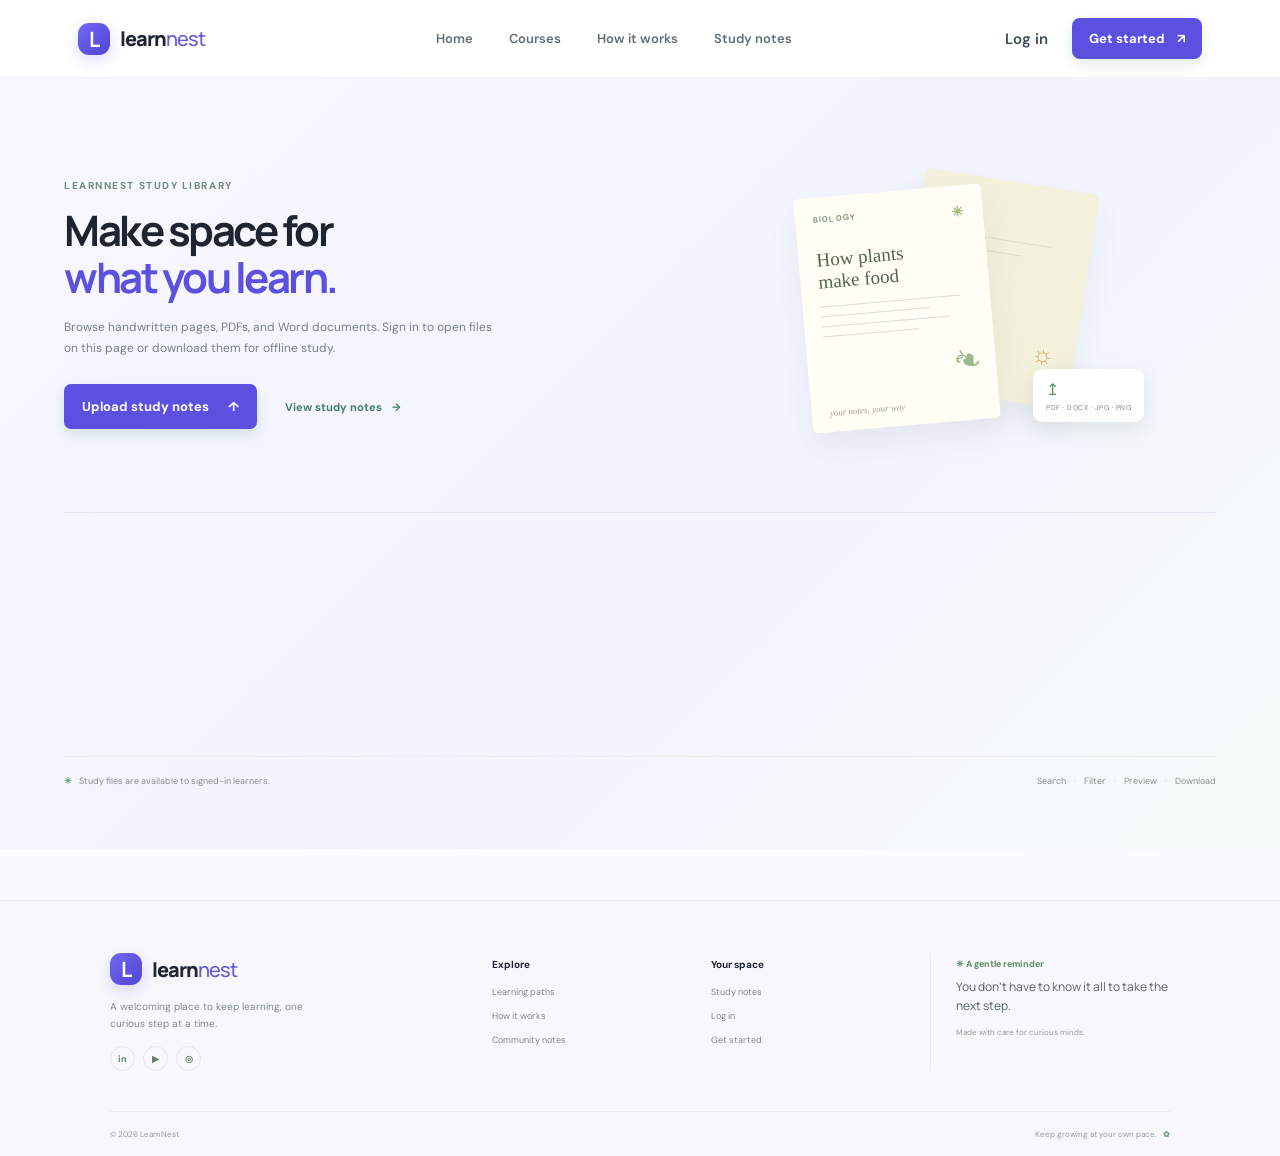
==== notes.html @ 0fa5a751 "Add standalone study notes page" ====
<!doctype html>
<html lang="en">
<head>
<meta charset="utf-8">
<meta name="viewport" content="width=device-width, initial-scale=1">
<meta name="theme-color" content="#101820">
<title>Study notes · LearnNest</title>
<meta name="description" content="View and download handwritten study notes on LearnNest.">
<link rel="preconnect" href="https://fonts.googleapis.com">
<link rel="preconnect" href="https://fonts.gstatic.com" crossorigin>
<link href="https://fonts.googleapis.com/css2?family=DM+Sans:wght@400;500;600;700&family=Manrope:wght@400;500;600;700;800&display=swap" rel="stylesheet">
<link rel="stylesheet" href="styles.css?v=admin-notes-1">
</head>
<body data-default-page="notes">
<header class="site-header">
  <a href="index.html#home" class="brand"><span class="brand-mark">L</span><span>learn<span class="brand-light">nest</span></span></a>
  <nav class="main-nav" id="mainNav" aria-label="Main navigation">
    <a href="index.html#home" data-page-link="home">Home</a>
    <a href="index.html#courses" data-page-link="courses">Courses</a>
    <a href="index.html#how" data-page-link="how">How it works</a>
    <a href="notes.html" data-page-link="notes">Study notes</a>
  </nav>
  <div class="header-actions">
    <button class="login-button" id="loginButton">Log in</button>
    <button class="small-primary" id="signupButton">Get started <span>↗</span></button>
    <button class="menu-toggle" id="menuToggle" aria-label="Open navigation">☰</button>
  </div>
</header>
<main id="appMain">
  <section class="notes-section section" id="notes" data-page-view="notes">
    <div class="notes-intro">
      <div>
        <div class="eyebrow section-eyebrow">LEARNNEST STUDY LIBRARY</div>
        <h2>Make space for<br><span>what you learn.</span></h2>
        <p>Browse handwritten pages, PDFs, and Word documents. Sign in to open files on this page or download them for offline study.</p>
        <div class="notes-actions">
          <button class="primary-button" id="uploadButton" hidden>Upload study notes <span>↑</span></button>
          <button class="quiet-link" id="browseNotes">View study notes <span>→</span></button>
        </div>
      </div>
      <div class="notes-stack" aria-hidden="true">
        <div class="paper paper-back"><span>physics</span><div class="scribble-lines"></div><span class="paper-doodle">☼</span></div>
        <div class="paper paper-front"><span class="paper-subject">BIOLOGY <i>✳</i></span><h4>How plants<br>make food</h4><div class="handwritten-lines"><i></i><i></i><i></i><i></i></div><div class="leaf-doodle">❧</div><small>your notes, your way</small></div>
        <span class="upload-badge">↥<small>PDF · DOCX · JPG · PNG</small></span>
      </div>
    </div>
    <div class="notes-library-wrap" id="notesLibrary" aria-live="polite"></div>
    <div class="notes-bottom"><span><b>✳</b> Study files are available to signed-in learners.</span><span>Search <i>·</i> Filter <i>·</i> Preview <i>·</i> Download</span></div>
  </section>
</main>
<footer class="site-footer">
  <div class="footer-main">
    <div class="footer-brand"><a href="index.html#home" class="brand"><span class="brand-mark">L</span><span>learn<span class="brand-light">nest</span></span></a><p>A welcoming place to keep learning, one curious step at a time.</p><div class="social-row"><a href="index.html#home">in</a><a href="index.html#home">▶</a><a href="index.html#home">◎</a></div></div>
    <div class="footer-col"><b>Explore</b><a href="index.html#courses">Learning paths</a><a href="index.html#how">How it works</a><a href="notes.html">Community notes</a></div>
    <div class="footer-col"><b>Your space</b><a href="notes.html" id="footerUpload">Study notes</a><a href="#notes" id="footerLogin">Log in</a><a href="index.html#courses">Get started</a></div>
    <div class="footer-col footer-note"><span>✳ A gentle reminder</span><p>You don’t have to know it all to take the next step.</p><small>Made with care for curious minds.</small></div>
  </div>
  <div class="footer-bottom"><span>© 2026 LearnNest</span><span>Keep growing at your own pace. <b>✿</b></span></div>
</footer>
<div class="modal-backdrop hidden" id="modalBackdrop"><section class="modal" role="dialog" aria-modal="true" aria-labelledby="modalTitle"><button class="modal-close" id="modalClose" aria-label="Close">×</button><div id="modalBody"></div></section></div>
<div class="toast" id="toast" role="status"></div>
<input type="file" id="fileInput" accept="image/*,.pdf,.docx" multiple hidden>
<script src="config.js"></script>
<script type="module" src="app.js?v=admin-notes-1"></script>
</body>
</html>
---- styles.css ----
:root{--ink:#202a35;--muted:#6f7984;--green:#287b62;--green-dark:#1e614d;--mint:#e5f2e8;--paper:#f7f8f4;--line:#e9ece7;--lilac:#f0edfb;--yellow:#faf2d7;--font:'DM Sans',sans-serif;--display:'Manrope',sans-serif}*{box-sizing:border-box}html{scroll-behavior:smooth}body{margin:0;background:#fff;color:var(--ink);font-family:var(--font);font-size:15px;-webkit-font-smoothing:antialiased}button,a{font:inherit}button{cursor:pointer}a{color:inherit;text-decoration:none}.site-header{height:78px;display:flex;align-items:center;justify-content:space-between;padding:0 max(6.1vw,28px);border-bottom:1px solid #f0f1ef;background:#fff;position:sticky;top:0;z-index:20}.brand{display:inline-flex;align-items:center;gap:10px;font-family:var(--display);font-size:20px;font-weight:800;letter-spacing:-1px}.brand-mark{height:32px;width:32px;border-radius:11px;background:#287b62;color:#fff;display:grid;place-items:center;font-size:21px;font-weight:700}.brand-light{font-weight:500;color:#668273}.main-nav{display:flex;align-items:center;gap:38px;margin-left:58px}.main-nav a{font-size:13px;font-weight:600;color:#626d77;transition:.2s}.main-nav a:hover{color:var(--green)}.header-actions{display:flex;gap:12px;align-items:center}.login-button,.quiet-link{border:0;background:transparent;color:#3d4b53;font-weight:600;padding:10px 12px}.small-primary{border:0;border-radius:8px;background:#27795f;color:white;padding:12px 17px;font-size:13px;font-weight:700;box-shadow:0 5px 14px #24795f24}.small-primary span{margin-left:9px}.menu-toggle{display:none;border:0;background:none;font-size:22px;color:var(--ink)}.hero{max-width:1240px;margin:auto;min-height:590px;display:grid;grid-template-columns:1fr 1fr;align-items:center;padding:62px 42px 56px;gap:35px}.hero-copy{padding-left:20px}.eyebrow{font-size:10px;letter-spacing:1.55px;font-weight:700;color:#53826c;display:flex;align-items:center;gap:9px}.eyebrow-dot{width:7px;height:7px;background:#83bb8d;border-radius:50%}h1,h2,h3,h4,p{margin-top:0}h1,h2{font-family:var(--display);letter-spacing:-2.5px}h1{font-size:60px;line-height:1.08;font-weight:700;margin:23px 0 20px}h1 span,h2 span{color:var(--green)}.hero-description{max-width:440px;font-size:16px;line-height:1.75;color:#69747f;margin-bottom:27px}.hero-actions{display:flex;gap:12px;align-items:center}.primary-button{display:inline-flex;align-items:center;justify-content:center;gap:19px;border:0;border-radius:7px;padding:14px 18px;background:var(--green);color:white;font-size:13px;font-weight:700;box-shadow:0 6px 14px #287b622b;transition:.2s}.primary-button:hover,.small-primary:hover{background:var(--green-dark);transform:translateY(-1px)}.outline-button{display:inline-flex;align-items:center;gap:10px;padding:13px 15px;border-radius:7px;border:1px solid #e2e7e2;background:#fff;color:#36444b;font-size:13px;font-weight:600}.play-icon{font-size:12px;color:var(--green)}.hero-proof{display:flex;align-items:center;gap:12px;margin-top:37px}.avatar-stack{display:flex;padding-left:2px}.avatar-stack span{height:28px;width:28px;border-radius:50%;border:2px solid white;background:#dae9dd;color:#32624c;display:grid;place-items:center;margin-left:-3px;font-weight:700;font-size:9px}.avatar-stack span:nth-child(2){background:#f3dec5;color:#936442}.avatar-stack span:nth-child(3){background:#e6def7;color:#69548e}.avatar-stack span:nth-child(4){background:#eff1ec;color:#587165}.hero-proof b,.hero-proof small{display:block}.hero-proof b{font-size:10px}.hero-proof small{font-size:9px;color:#879099;margin-top:3px}.proof-stars{font-size:9px;letter-spacing:1px;color:#dfa944;margin-left:3px}.hero-visual{position:relative;height:466px;border-radius:20px;background:#f2f5ed;overflow:hidden}.visual-glow{position:absolute;width:290px;height:290px;border-radius:50%;background:#e8eddf;top:55px;left:50%;transform:translateX(-50%)}.hero-orbit{position:absolute;border:1px solid #dfe7da;border-radius:50%;left:50%;top:52%;transform:translate(-50%,-50%)}.orbit-a{width:390px;height:330px}.orbit-b{width:450px;height:400px}.hero-illustration{position:absolute;left:0;right:0;bottom:0;height:350px;overflow:hidden}.sun-disc{position:absolute;top:22px;left:calc(50% - 100px);height:200px;width:200px;border-radius:50%;background:#f6dc98}.hill{position:absolute;bottom:-110px;border-radius:50% 50% 0 0}.hill-back{height:240px;width:630px;left:-130px;background:#d9ead7;transform:rotate(-4deg)}.hill-front{height:220px;width:650px;right:-170px;background:#c4ddca;transform:rotate(5deg)}.open-book{position:absolute;left:50%;bottom:32px;transform:translateX(-50%) rotate(-3deg);height:157px;width:258px;display:flex;filter:drop-shadow(0 18px 12px #476b4425)}.book-page{position:relative;width:50%;height:100%;background:#fffdf4;padding:16px 15px;color:#416451}.left-page{border-radius:10px 2px 3px 10px;transform:skewY(-4deg);border-right:1px solid #ebeadf}.right-page{border-radius:2px 10px 10px 3px;transform:skewY(4deg);padding-left:17px}.book-mark{font-size:19px;color:#76a57c}.book-page i{display:block;height:2px;width:74%;background:#d4ddcd;margin:9px 0}.book-page i:nth-of-type(2){width:88%}.book-page i:nth-of-type(3){width:65%}.book-page small{position:absolute;bottom:14px;font-family:Georgia,serif;font-style:italic;font-size:10px}.book-spine{position:absolute;height:144px;width:5px;background:#e7dfbf;left:calc(50% - 2px);top:8px;border-radius:50%}.book-scribble{font-family:Georgia,serif;font-size:16px;font-style:italic;line-height:1.15;color:#d58264;display:block;transform:rotate(-8deg);margin:2px 0 8px 3px}.sparkle{position:absolute;color:#79a580}.sparkle-a{top:88px;left:18%;font-size:24px}.sparkle-b{top:58px;right:20%;font-size:18px}.sparkle-c{top:210px;right:13%;font-size:27px}.plant{position:absolute;bottom:44px;width:60px;height:100px}.plant-left{left:16%}.plant-right{right:14%;transform:scale(.78)}.plant b{position:absolute;bottom:0;left:25px;width:6px;height:73px;background:#719770;border-radius:8px}.plant i{position:absolute;width:22px;height:11px;border-radius:100% 0 100% 0;background:#87ac7c;left:8px;bottom:39px;transform:rotate(18deg)}.plant i:nth-child(2){left:27px;bottom:55px;transform:rotate(-45deg)}.plant i:nth-child(3){left:9px;bottom:70px;transform:rotate(15deg)}.hero-caption,.floating-note{position:absolute;background:#fff;border:1px solid #edf0eb;box-shadow:0 9px 26px #263f3310;border-radius:10px;z-index:2;display:flex;align-items:center}.hero-caption{top:41px;left:30px;padding:12px;gap:10px}.caption-icon{height:29px;width:29px;border-radius:9px;display:grid;place-items:center;background:#eef4ea;color:#57946a}.hero-caption b,.hero-caption small,.floating-note b,.floating-note small{display:block}.hero-caption b,.floating-note b{font-size:10px}.hero-caption small,.floating-note small{font-size:8px;color:#89918f;margin-top:4px}.hero-caption>i{font-style:normal;color:#43815f;margin-left:15px}.floating-note{padding:10px 13px;gap:9px}.note-top{right:20px;top:98px}.note-bottom{bottom:31px;right:24px}.note-check,.note-emoji{height:25px;width:25px;border-radius:8px;display:grid;place-items:center;background:#eaf5e9;color:#4f9364;font-size:11px}.note-emoji{background:#f8eddb;color:#c08a48}.trust-strip{min-height:78px;background:#f8f9f6;border-top:1px solid #f0f1ed;border-bottom:1px solid #f0f1ed;display:flex;align-items:center;justify-content:center;gap:45px;padding:16px 20px}.trust-strip>span{font-size:9px;letter-spacing:1.25px;color:#8a948b;font-weight:700}.trust-strip>div{display:flex;align-items:center;gap:26px}.trust-strip b{font-family:var(--display);font-size:12px;color:#53645a}.trust-strip i{font-style:normal;color:#89b38a;font-size:12px}.section{max-width:1160px;margin:auto;padding:104px 42px}.courses-section{padding-top:106px;padding-bottom:105px}.section-intro{display:flex;align-items:flex-end;justify-content:space-between;margin-bottom:38px}.section-eyebrow{color:#718c78}.section-intro h2,.benefits-copy h2,.notes-intro h2{font-size:42px;line-height:1.13;margin:15px 0 0}.section-intro>p{max-width:350px;margin:0 0 4px;color:#79828a;font-size:13px;line-height:1.8}.course-grid{display:grid;grid-template-columns:repeat(3,1fr);gap:17px}.course-card{position:relative;overflow:hidden;min-height:270px;border-radius:11px;padding:20px 21px;isolation:isolate}.course-lilac{background:#f1edfa}.course-yellow{background:#f8f1dc}.course-green{background:#e9f2e8}.course-top,.course-bottom{position:relative;z-index:2;display:flex;align-items:center;justify-content:space-between}.course-icon{height:31px;width:31px;border:1px solid #ffffff9c;border-radius:9px;background:#ffffff72;display:grid;place-items:center;font-size:15px;color:#59637a}.course-tag{font-size:8px;letter-spacing:.9px;font-weight:700;color:#7b8187}.course-card h3{position:relative;z-index:2;font-family:var(--display);font-size:18px;margin:31px 0 8px;letter-spacing:-.5px}.course-card>p{position:relative;z-index:2;font-size:11px;line-height:1.6;color:#737c81;max-width:230px;margin-bottom:21px}.course-bottom{font-size:9px;color:#717a7b}.course-bottom i{font-style:normal;margin:0 3px}.course-bottom a{height:27px;width:27px;border:1px solid #ffffffc2;border-radius:50%;display:grid;place-items:center;background:#ffffff7a;font-size:13px}.course-art{position:absolute;z-index:1;opacity:.65;pointer-events:none}.art-code{right:-12px;bottom:26px;height:90px;width:108px;border-radius:8px;background:#d8d2ee;transform:rotate(-7deg);box-shadow:-9px 8px #e4dff3}.art-code span{position:absolute;top:23px;left:23px;font-size:30px;font-weight:700;color:#9b8ac4}.art-code i{position:absolute;top:20px;right:12px;width:15px;height:3px;background:#b0a2d0;box-shadow:0 11px #b0a2d0,0 22px #b0a2d0}.art-math{right:11px;bottom:22px;font-family:Georgia,serif;font-size:51px;color:#dfbc61;transform:rotate(10deg)}.art-math span{font-size:24px}.art-math i{font-size:18px;font-style:normal}.art-science{right:14px;bottom:21px;height:73px;width:80px;border:3px solid #9fbea0;border-radius:44% 56% 48% 52%;display:grid;place-items:center;color:#6e9a77;transform:rotate(-18deg)}.art-science span{font-family:Georgia,serif;font-size:18px}.art-science i{position:absolute;font-style:normal;right:-16px;top:-11px;font-size:22px}.art-science b{position:absolute;left:-15px;bottom:1px;width:25px;height:13px;border-radius:100% 0;background:#afd0a8;transform:rotate(30deg)}.center-link{text-align:center;margin-top:27px}.center-link a,.quiet-link{font-size:11px;color:#438163;font-weight:700}.center-link a span,.quiet-link span{padding-left:7px}.benefits-section{max-width:1160px;margin:0 auto;padding:50px 42px 100px;display:grid;grid-template-columns:1fr 1fr;align-items:center;gap:100px}.benefits-visual{height:365px;border-radius:16px;background:#f1f5ed;position:relative;overflow:hidden}.benefits-visual:before{content:'';position:absolute;inset:30px;border:1px solid #e2ebdf;border-radius:50%}.benefits-card{position:absolute}.benefit-card{position:absolute;z-index:2;left:36px;top:43px;width:284px;background:white;border-radius:11px;box-shadow:0 11px 26px #425b4412;display:flex;align-items:center;padding:15px;gap:13px}.progress-ring{width:46px;height:46px;border-radius:50%;border:4px solid #e4eee2;border-top-color:#60a878;border-right-color:#60a878;display:grid;place-items:center;color:#477b58;font-size:13px;font-weight:700;transform:rotate(20deg)}.progress-ring span{transform:rotate(-20deg)}.progress-ring small{font-size:8px;color:#9aa79c}.benefit-card b,.benefit-card small{display:block}.benefit-card b{font-size:10px}.benefit-card small{font-size:8px;color:#949d97;margin-top:4px}.tiny-check{margin-left:auto;color:#5c9a6d;background:#eff7ef;border-radius:50%;width:22px;height:22px;display:grid;place-items:center;font-size:10px}.benefits-paper{position:absolute;z-index:1;left:80px;top:133px;width:230px;height:177px;background:#fffdf3;box-shadow:0 12px 22px #52644412;border-radius:5px;padding:20px 22px;transform:rotate(5deg);display:flex;flex-direction:column;color:#5b705e;font-family:Georgia,serif;font-style:italic;font-size:14px}.benefits-paper i{font-style:normal;color:#c7a459;margin:1px 0 1px 5px}.benefits-paper b{margin-top:5px;font-size:16px;color:#416950}.benefits-paper em{color:#569269}.benefits-spark{position:absolute;right:75px;top:88px;font-size:29px;color:#91b486}.benefits-plant{position:absolute;right:47px;bottom:26px;width:50px;height:108px}.benefits-plant b{position:absolute;bottom:0;left:24px;width:5px;height:92px;background:#79a178;border-radius:5px}.benefits-plant i{position:absolute;bottom:46px;left:0;width:27px;height:14px;border-radius:100% 0;background:#96b68c;transform:rotate(22deg)}.benefits-plant i:nth-child(2){left:23px;bottom:67px;transform:rotate(-42deg)}.benefits-plant i:nth-child(3){left:0;bottom:82px;transform:rotate(24deg)}.benefits-copy h2{margin-top:15px}.benefits-lede{color:#79828a;line-height:1.75;font-size:13px;max-width:440px;margin:18px 0 25px}.benefit-list{display:grid;gap:16px}.benefit-list>div{display:flex;gap:14px;align-items:flex-start}.benefit-list>div>span{font-size:9px;color:#6ca17a;font-weight:700;padding-top:3px}.benefit-list p{margin:0}.benefit-list b,.benefit-list small{display:block}.benefit-list b{font-size:11px}.benefit-list small{font-size:10px;color:#808991;margin-top:5px;line-height:1.5}.stats-band{background:#f6f8f3;display:flex;justify-content:center;align-items:center;gap:40px;min-height:122px;border-top:1px solid #eff1eb;border-bottom:1px solid #eff1eb}.stats-band div{text-align:center}.stats-band strong,.stats-band span{display:block}.stats-band strong{font-family:var(--display);font-size:21px;letter-spacing:-.7px;color:#437555}.stats-band span{font-size:9px;color:#8a938c;margin-top:4px}.stats-band>i{font-style:normal;color:#97b49a;font-size:15px}.notes-section{max-width:1160px;margin:auto;padding:105px 42px 72px}.notes-intro{display:grid;grid-template-columns:1fr 1fr;align-items:center;gap:50px}.notes-intro h2{margin:15px 0 15px}.notes-intro p{font-size:12px;line-height:1.8;color:#77818a;max-width:430px}.notes-actions{display:flex;align-items:center;gap:16px;margin-top:24px}.notes-stack{height:300px;position:relative;display:flex;align-items:center;justify-content:center}.paper{position:absolute;border-radius:5px;box-shadow:0 15px 30px #45493113}.paper-back{height:218px;width:176px;background:#f3f0dc;right:24%;top:26px;transform:rotate(9deg);padding:20px;color:#7a826a;font-family:Georgia,serif;font-size:12px}.paper-front{height:235px;width:188px;background:#fffdf4;left:25%;top:37px;transform:rotate(-5deg);padding:17px 18px;color:#465f4d}.paper-subject{display:flex;justify-content:space-between;font-size:8px;letter-spacing:1.1px;font-family:var(--font);font-weight:700;color:#7a9878}.paper-subject i{font-style:normal;color:#9eb57e;font-size:14px}.paper-front h4{font-family:Georgia,serif;font-size:19px;font-weight:400;line-height:1.15;margin:17px 0 13px;color:#506849}.handwritten-lines i,.scribble-lines:before,.scribble-lines:after{display:block;height:1px;background:#d7dfd1;margin:9px 0;width:92%}.handwritten-lines i:nth-child(2){width:72%}.handwritten-lines i:nth-child(3){width:84%}.handwritten-lines i:nth-child(4){width:63%}.leaf-doodle{position:absolute;right:14px;bottom:41px;font-family:Georgia,serif;color:#9db98e;font-size:34px;transform:rotate(20deg)}.paper-front small{position:absolute;bottom:14px;font-family:Georgia,serif;font-style:italic;color:#9aa58f;font-size:9px}.paper-back span{font-style:italic}.scribble-lines{margin-top:24px}.scribble-lines:before,.scribble-lines:after{content:'';width:85%;margin:12px 0}.scribble-lines:after{width:65%}.paper-doodle{position:absolute;right:20px;bottom:37px;color:#d7ad5f;font-size:25px}.upload-badge{position:absolute;z-index:3;right:13%;bottom:32px;padding:10px 13px;background:white;border-radius:9px;box-shadow:0 7px 21px #293a2f1a;color:#57926a;font-size:16px}.upload-badge small{display:block;font-size:7px;color:#7c8680;letter-spacing:.5px;margin-top:3px}.notes-bottom{margin-top:24px;padding-top:18px;border-top:1px solid #edf0eb;display:flex;justify-content:space-between;align-items:center;color:#87918a;font-size:9px}.notes-bottom b{color:#69a071;margin-right:5px}.notes-bottom i{font-style:normal;margin:0 6px;color:#b8c0b8}.quote-section{position:relative;background:#eff5ed;padding:67px 24px;text-align:center;overflow:hidden}.quote-stars{font-size:11px;letter-spacing:3px;color:#dfa94a}.quote-section blockquote{font-family:var(--display);font-size:21px;letter-spacing:-.6px;line-height:1.6;max-width:620px;margin:17px auto 20px;color:#3b4d41}.quote-by{display:flex;justify-content:center;align-items:center;gap:9px;text-align:left}.quote-avatar{height:30px;width:30px;border-radius:50%;background:#d8e7d4;color:#548160;display:grid;place-items:center;font-weight:700;font-size:11px}.quote-by b,.quote-by small{display:block}.quote-by b{font-size:9px}.quote-by small{font-size:8px;color:#89928b;margin-top:3px}.quote-decoration{position:absolute;font-family:Georgia,serif;left:12%;top:19px;font-size:145px;line-height:1;color:#e1ecdf}.final-cta{position:relative;max-width:1160px;margin:76px auto 83px;min-height:325px;border-radius:15px;background:#eaf2e7;text-align:center;padding:55px 20px;overflow:hidden}.final-cta .eyebrow{justify-content:center}.cta-sun{margin:0 auto 12px;height:33px;width:33px;border-radius:11px;background:#fff;color:#9baf7b;display:grid;place-items:center}.final-cta h2{font-size:38px;line-height:1.1;margin:15px 0 11px}.final-cta p{font-size:11px;color:#78847a;margin-bottom:20px}.cta-doodle{position:absolute;right:12%;top:40px;font-size:74px;color:#cfdfca;transform:rotate(15deg)}.site-footer{background:#f9faf7;padding:52px max(8vw,38px) 0;border-top:1px solid #eff1ed}.footer-main{max-width:1060px;margin:0 auto 40px;display:grid;grid-template-columns:1.5fr .75fr .75fr 1.1fr;gap:55px}.footer-brand p{max-width:215px;margin:14px 0;color:#808a85;font-size:10px;line-height:1.65}.social-row{display:flex;gap:8px}.social-row a{height:25px;width:25px;border:1px solid #e4e9e1;border-radius:50%;display:grid;place-items:center;color:#66826b;font-weight:700;font-size:9px}.footer-col{display:flex;flex-direction:column;gap:12px;padding-top:5px}.footer-col b{font-size:10px;margin-bottom:3px}.footer-col a{font-size:9px;color:#7f8882}.footer-col a:hover{color:var(--green)}.footer-note{border-left:1px solid #e6ebe3;padding-left:25px;gap:8px}.footer-note>span{font-size:9px;color:#5b8d67;font-weight:700}.footer-note p{font-family:var(--display);font-size:12px;line-height:1.55;margin:0;color:#54645a}.footer-note small{font-size:8px;color:#939c93;margin-top:4px}.footer-bottom{max-width:1060px;margin:auto;border-top:1px solid #e9ece6;padding:17px 0;display:flex;justify-content:space-between;color:#929b93;font-size:8px}.footer-bottom b{color:#71a178;margin-left:4px}.modal-backdrop{position:fixed;inset:0;z-index:50;background:#17241db5;display:grid;place-items:center;padding:20px}.hidden{display:none!important}.modal{position:relative;background:white;border-radius:14px;width:min(100%,470px);padding:35px 36px 30px;box-shadow:0 24px 70px #09130d40;max-height:90vh;overflow:auto}.modal-close{position:absolute;right:15px;top:12px;border:0;background:#f3f5f1;height:30px;width:30px;border-radius:50%;font-size:20px;color:#647067}.modal-kicker{font-size:9px;color:#55906b;letter-spacing:1.2px;font-weight:700}.modal h2{font-family:var(--display);font-size:27px;letter-spacing:-1px;margin:11px 0}.modal-copy{font-size:11px;line-height:1.6;color:#7a847c;margin-bottom:20px}.form-field{display:block;margin:13px 0}.form-field span{display:block;font-size:10px;font-weight:700;margin-bottom:6px}.form-field input,.form-field select,.form-field textarea{width:100%;border:1px solid #e2e8e1;border-radius:7px;padding:11px 12px;font:inherit;font-size:12px;outline:none;background:#fff}.form-field input:focus,.form-field select:focus,.form-field textarea:focus{border-color:#78aa82;box-shadow:0 0 0 3px #dff0e2}.modal-submit{width:100%;margin-top:10px}.modal-switch{font-size:10px;color:#7e8980;text-align:center;margin:17px 0 0}.modal-switch button{border:0;background:none;color:var(--green);font-weight:700}.form-note{font-size:9px;line-height:1.5;color:#929b92;text-align:center;margin:13px 0 0}.upload-drop{padding:22px 14px;border:1px dashed #a9c8ae;border-radius:9px;background:#f7faf5;text-align:center;margin:14px 0}.upload-drop strong,.upload-drop small{display:block}.upload-drop strong{font-size:11px}.upload-drop small{font-size:9px;color:#89938b;margin-top:5px}.upload-drop button{margin-top:12px;border:0;background:#e7f1e6;color:#4f855c;border-radius:6px;padding:8px 11px;font-size:10px;font-weight:700}.toast{position:fixed;z-index:70;bottom:25px;left:50%;transform:translate(-50%,15px);opacity:0;pointer-events:none;background:#263a30;color:white;padding:12px 18px;border-radius:8px;font-size:11px;box-shadow:0 8px 24px #0002;transition:.25s}.toast.show{opacity:1;transform:translate(-50%,0)}.file-list{font-size:10px;line-height:1.7;color:#54765d;text-align:left;margin-top:9px}.fine-print{font-size:9px;color:#89938b;line-height:1.5}@media(max-width:900px){.site-header{padding:0 25px}.main-nav{gap:21px;margin-left:10px}.hero{padding:50px 28px;gap:15px;min-height:530px}.hero-copy{padding-left:0}h1{font-size:51px}.hero-visual{height:405px}.section,.notes-section{padding-left:28px;padding-right:28px}.benefits-section{padding-left:28px;padding-right:28px;gap:45px}.course-card{padding:17px;min-height:286px}.footer-main{gap:30px}.final-cta{margin-left:25px;margin-right:25px}}@media(max-width:680px){.site-header{height:65px;padding:0 18px}.brand{font-size:18px}.brand-mark{height:29px;width:29px}.main-nav{display:none;position:absolute;top:64px;left:0;right:0;background:white;padding:14px 20px 20px;box-shadow:0 12px 20px #10201010;margin:0;flex-direction:column;align-items:flex-start;gap:18px}.main-nav.open{display:flex}.header-actions{gap:6px}.login-button{font-size:12px;padding:8px}.small-primary{padding:10px 11px;font-size:11px}.menu-toggle{display:block;font-size:18px;margin-left:4px}.hero{display:flex;flex-direction:column;align-items:stretch;padding:49px 22px 32px;gap:30px}.hero-copy{padding:0}.eyebrow{font-size:9px}h1{font-size:48px;margin:19px 0 14px}.hero-description{font-size:14px;line-height:1.7}.hero-proof{margin-top:24px}.hero-visual{height:360px}.hero-caption{left:12px;top:17px}.note-top{right:10px;top:77px}.note-bottom{right:10px;bottom:18px}.hero-illustration{height:280px}.open-book{transform:translateX(-50%) rotate(-3deg) scale(.83);bottom:20px}.plant-left{left:9%}.plant-right{right:8%}.visual-glow{width:210px;height:210px;top:30px}.hero-orbit{top:47%}.orbit-a{width:300px;height:280px}.orbit-b{width:350px;height:340px}.trust-strip{display:block;text-align:center;padding:19px 10px}.trust-strip>span{display:block;margin-bottom:13px}.trust-strip>div{gap:8px;justify-content:center;flex-wrap:wrap}.trust-strip b{font-size:10px}.trust-strip i{font-size:9px}.section-intro{display:block}.section-intro h2,.benefits-copy h2,.notes-intro h2{font-size:36px}.section-intro>p{margin-top:15px}.courses-section{padding-top:72px;padding-bottom:68px}.course-grid{grid-template-columns:1fr;gap:12px}.course-card{min-height:246px;padding:20px}.course-card h3{margin-top:25px}.course-card>p{max-width:250px}.benefits-section{display:flex;flex-direction:column-reverse;gap:28px;padding:15px 22px 68px;align-items:stretch}.benefits-visual{height:310px}.benefit-card{left:20px;top:27px;width:270px}.benefits-paper{left:45px;top:115px;transform:rotate(5deg) scale(.9);transform-origin:top left}.benefits-plant{right:22px}.benefits-spark{right:45px}.stats-band{min-height:160px;flex-wrap:wrap;gap:16px 22px;padding:22px 12px}.stats-band div{min-width:90px}.stats-band strong{font-size:17px}.stats-band>i{font-size:10px}.notes-section{padding:72px 22px 53px}.notes-intro{grid-template-columns:1fr;gap:12px}.notes-intro p{font-size:12px}.notes-stack{height:275px}.paper-front{left:25%;top:28px}.paper-back{right:22%;top:16px}.upload-badge{right:9%;bottom:22px}.notes-bottom{display:block;line-height:2}.notes-bottom>span{display:block}.quote-section{padding:53px 22px}.quote-section blockquote{font-size:18px}.quote-decoration{left:3%;font-size:100px}.final-cta{margin:45px 17px 55px;padding:47px 15px;min-height:300px}.final-cta h2{font-size:34px}.cta-doodle{right:5%;top:22px;font-size:45px;opacity:.7}.site-footer{padding:39px 23px 0}.footer-main{grid-template-columns:1fr 1fr;gap:30px 20px}.footer-brand{grid-column:1/-1}.footer-note{padding-left:16px}.footer-bottom{gap:12px;line-height:1.5}.footer-bottom span:last-child{text-align:right}.modal{padding:32px 23px 24px}.hero-actions{gap:8px}.primary-button,.outline-button{padding:13px 12px;font-size:12px}.proof-stars{margin-left:auto}}@media(prefers-reduced-motion:reduce){html{scroll-behavior:auto}*,*:before,*:after{transition:none!important}}
.share-option{display:flex;gap:10px;align-items:flex-start;padding:12px;border-radius:8px;background:#f7f9f5;margin:15px 0}.share-option input{margin:2px 0 0;accent-color:#287b62}.share-option b,.share-option small{display:block}.share-option b{font-size:10px}.share-option small{font-size:9px;color:#839087;line-height:1.5;margin-top:4px}.upload-drop.dragging{background:#edf6ed;border-color:#57936a}.saved-notes-list{display:grid;gap:8px;max-height:300px;overflow:auto}.saved-note{display:flex;align-items:center;gap:11px;padding:10px;border:1px solid #edf0eb;border-radius:8px}.saved-note-icon{width:35px;height:35px;border-radius:9px;background:#edf4ea;display:grid;place-items:center;color:#568462;font-size:11px;font-weight:700}.saved-note-info{flex:1;min-width:0}.saved-note-info b,.saved-note-info small{display:block;overflow:hidden;text-overflow:ellipsis;white-space:nowrap}.saved-note-info b{font-size:10px}.saved-note-info small{font-size:8px;color:#859087;margin-top:4px}.open-note{width:27px;height:27px;border:0;border-radius:50%;background:#f1f5ef;color:#4d815d}.no-notes{text-align:center;padding:25px 10px;display:grid;justify-items:center;gap:8px}.no-notes span{font-size:22px;color:#80a885}.no-notes b{font-size:11px}.no-notes small{font-size:9px;color:#869188}
.note-action{border:1px solid #e4ebe1;background:white;color:#4c805a;border-radius:6px;padding:7px 9px;font-size:9px;font-weight:700}.delete-action{color:#ad5b53}.saved-note-info small+small{margin-top:4px}.toast-error{background:#8d403b}.modal code{font-size:10px;background:#f2f5f0;padding:2px 4px;border-radius:3px;overflow-wrap:anywhere}
.course-lesson-list{display:grid;gap:8px}.course-lesson{display:flex;align-items:center;gap:11px;width:100%;text-align:left;padding:11px;border:1px solid #edf0eb;border-radius:8px;background:white;color:#2f3c34}.course-lesson:hover{background:#f7faf5;border-color:#c8ddc8}.lesson-number{height:28px;width:28px;flex:0 0 auto;border-radius:8px;background:#edf4ea;display:grid;place-items:center;color:#568462;font-size:10px;font-weight:700}.course-lesson b,.course-lesson small{display:block}.course-lesson b{font-size:10px}.course-lesson small{font-size:8px;color:#89938b;margin-top:4px}.course-lesson>span:nth-child(2){flex:1}.course-lesson>i{font-style:normal;color:#538a61}.back-to-course{border:0;background:none;color:#518360;font-size:10px;font-weight:700;padding:0 0 14px}.lesson-copy{font-size:12px}.lesson-code{overflow:auto;background:#f4f6f2;border:1px solid #ebefe9;border-radius:8px;padding:15px;color:#3f6c4a;font:11px/1.7 ui-monospace,Consolas,monospace;white-space:pre-wrap}

.note-file-actions,.note-owner-actions{display:flex;align-items:center;gap:5px;flex:0 0 auto}.note-file-actions{margin-left:auto}.note-icon-action{display:grid;place-items:center;width:30px;height:30px;border:1px solid #e4ebe1;border-radius:7px;background:#fff;color:#4d815d;transition:background .15s,border-color .15s}.note-icon-action:hover,.note-download-link:hover{background:#eff6ed;border-color:#c8ddc8}.note-icon-action:disabled{opacity:.55;cursor:wait}.note-icon-action svg,.note-download-link svg{width:15px;height:15px;fill:none;stroke:currentColor;stroke-width:1.8;stroke-linecap:round;stroke-linejoin:round}.note-owner-actions .note-action{padding:6px 7px;font-size:8px}.wide-modal{width:min(100%,1000px)}.note-view-toolbar{display:flex;align-items:center;justify-content:space-between;gap:12px;margin:3px 0 13px}.note-back-button{border:0;background:transparent;padding:8px 0;color:#518360;font-size:10px;font-weight:700}.note-download-link{display:inline-flex;align-items:center;justify-content:center;gap:7px;border:1px solid #e2e8e1;border-radius:7px;background:#fff;color:#3f6f50;padding:8px 11px;font-size:10px;font-weight:700}.note-pdf-viewer{display:block;width:100%;height:min(72vh,760px);min-height:360px;border:1px solid #e6ebe4;border-radius:8px;background:#f5f7f3}.pdf-viewer-hint{margin:9px 0 0;text-align:center;color:#849087;font-size:9px}.note-image-preview{display:grid;place-items:center;min-height:260px;max-height:72vh;overflow:auto;border:1px solid #e6ebe4;border-radius:8px;background:#f5f7f3;padding:12px}.note-image-preview img{display:block;max-width:100%;max-height:68vh;object-fit:contain}.saved-note{gap:7px}@media(max-width:680px){.modal.wide-modal{width:100%;padding:31px 14px 18px}.note-pdf-viewer{height:68vh;min-height:300px}.note-owner-actions .note-action{padding:6px 5px;font-size:7px}.note-file-actions,.note-owner-actions{gap:3px}.note-icon-action{width:28px;height:28px}}
:root{--ink:#1f2433;--muted:#687083;--green:#5b50df;--green-dark:#4539c5;--mint:#efedff;--paper:#faf9ff;--line:#e8e6f2;--lilac:#eeeaff;--yellow:#fff1df}body{background:#fbfaff;color:var(--ink);display:flex;flex-direction:column;min-height:100vh}main{display:flex;flex:1;flex-direction:column;min-height:calc(100vh - 78px)}main>[data-page-view]{width:100%;flex:0 0 auto}main>.page-view-hidden{display:none!important}.page-view-enter{animation:pageEnter .28s ease both}@keyframes pageEnter{from{opacity:0;transform:translateY(9px)}to{opacity:1;transform:translateY(0)}}.brand-mark{background:linear-gradient(135deg,#7266f5,#5145d4);box-shadow:0 5px 16px #574ae633}.brand-light{color:#655bd2}.small-primary,.primary-button{background:#5b50df}.small-primary:hover,.primary-button:hover{background:#4539c5}.main-nav{gap:12px;margin-left:30px}.main-nav a{padding:9px 12px;border-radius:999px;transition:background .18s,color .18s}.main-nav a.active,.main-nav a:hover{background:#efedff;color:#5145d4}.hero-visual{background:linear-gradient(145deg,#f2efff 0%,#e7e7ff 58%,#fff0dc 100%)}.visual-glow{background:#e6e3ff}.hill-back{background:#dbd8fa}.hill-front{background:#ced4f4}.sun-disc{background:#ffd99d}.plant b{background:#6974c7}.plant i{background:#818dd3}.trust-strip,.stats-band{background:#f5f3ff;border-color:#e9e6fb}.course-lilac{background:linear-gradient(135deg,#f0edff,#e8e6ff)}.course-yellow{background:linear-gradient(135deg,#fff5e5,#ffeed7)}.course-green{background:linear-gradient(135deg,#eaf7f4,#e3f1f6)}.course-card{transition:transform .2s,box-shadow .2s}.course-card:hover{transform:translateY(-5px);box-shadow:0 16px 34px #36305b17}.benefits-visual{background:#edf1ff}.benefit-card{box-shadow:0 11px 26px #35395a18}.stats-band strong,.benefit-list>div>span{color:#5b50df}.notes-section#notes{max-width:none;width:100%;margin:0;padding:76px clamp(22px,5vw,82px) 62px;background:linear-gradient(135deg,#f8f7ff 0%,#f2f4ff 54%,#f5fbf8 100%)}#notes .notes-intro,#notes .notes-library-wrap,#notes .notes-bottom{max-width:1160px;width:100%;margin-left:auto;margin-right:auto}#notes .notes-intro{padding:0 0 20px}.notes-library-wrap{margin-top:38px;padding:30px 0 4px;border-top:1px solid #e5e3f1;min-height:220px}.notes-library-heading{display:flex;align-items:center;justify-content:space-between;gap:22px;margin-bottom:22px}.notes-library-heading h3{font-family:var(--display);font-size:30px;letter-spacing:-1px;margin:10px 0 6px;color:#20243a}.notes-library-heading p{font-size:12px;color:#747b8b;margin:0;line-height:1.6}.notes-upload-button{width:auto;flex:0 0 auto}.notes-library-tabs{display:flex;gap:7px;border-bottom:1px solid #e6e5ef;margin-bottom:18px}.notes-tab{border:0;border-bottom:2px solid transparent;background:transparent;padding:11px 15px;color:#747b8b;font-size:11px;font-weight:700}.notes-tab.active{color:#5145d4;border-color:#6257e8}.notes-tools{display:grid;grid-template-columns:minmax(220px,1fr) 170px 165px auto;gap:10px;align-items:end;margin:16px 0}.notes-search{height:42px;display:flex;align-items:center;gap:10px;padding:0 12px;border:1px solid #e3e4ef;border-radius:9px;background:white}.notes-search svg{width:17px;height:17px;fill:none;stroke:#8589a0;stroke-width:1.8;stroke-linecap:round}.notes-search input{width:100%;border:0;outline:0;background:transparent;font:inherit;font-size:11px;color:var(--ink)}.notes-search:focus-within,.notes-filter select:focus{border-color:#8c83ed;box-shadow:0 0 0 3px #ebe9ff}.notes-filter{display:grid;gap:5px}.notes-filter span{font-size:9px;color:#7d8393;font-weight:700}.notes-filter select{height:42px;width:100%;padding:0 10px;border:1px solid #e3e4ef;border-radius:9px;background:white;color:#41465a;font:inherit;font-size:10px;outline:0}.notes-view-toggle{height:42px;border:1px solid #e3e4ef;border-radius:9px;background:white;color:#555b70;padding:0 12px;font-size:10px;font-weight:700}.notes-view-toggle span{font-size:15px;margin-right:4px;color:#5b50df}.notes-results{display:flex;justify-content:space-between;gap:10px;margin:18px 0 11px;color:#8a8e9d;font-size:9px}.notes-results span:first-child{color:#4d5369;font-weight:700}.notes-library-list{display:grid;grid-template-columns:repeat(2,minmax(0,1fr));gap:12px}.notes-library-list[data-layout=list]{grid-template-columns:1fr}.saved-note{display:flex;align-items:center;gap:12px;min-width:0;min-height:92px;padding:15px;border:1px solid #e5e5ef;border-radius:12px;background:#fff;box-shadow:0 5px 16px #28284808;transition:transform .18s,box-shadow .18s,border-color .18s}.saved-note:hover{transform:translateY(-2px);border-color:#d4d0f5;box-shadow:0 10px 24px #28284812}.saved-note-icon{width:44px;height:44px;flex:0 0 auto;border-radius:12px;background:#efedff;color:#574bd5;font-size:11px}.saved-note-info{flex:1;min-width:0}.saved-note-info b{font-size:12px;color:#25283a}.saved-note-info small{font-size:9px;color:#7e8494;margin-top:5px}.saved-note-info small+small{margin-top:4px}.saved-note-actions,.note-file-actions,.note-owner-actions{display:flex;align-items:center;gap:6px;flex:0 0 auto}.note-file-actions{margin-left:auto}.note-icon-action{display:grid;place-items:center;width:34px;height:34px;border:1px solid #e5e4f0;border-radius:8px;background:#fff;color:#5549d4;transition:background .15s,border-color .15s,transform .15s}.note-icon-action:hover,.note-download-link:hover{background:#efedff;border-color:#cfcaf7;transform:translateY(-1px)}.note-icon-action:disabled{opacity:.55;cursor:wait}.note-icon-action svg,.note-download-link svg{width:16px;height:16px;fill:none;stroke:currentColor;stroke-width:1.8;stroke-linecap:round;stroke-linejoin:round}.note-owner-actions .note-action{padding:8px 9px;font-size:9px;border-radius:7px}.note-action{border:1px solid #e4e4ef;background:#fff;color:#5145d4}.note-action:hover{background:#efedff}.delete-action{color:#bb5a66}.notes-empty-state,.notes-signin-state,.notes-error-state{min-height:225px;display:flex;flex-direction:column;align-items:center;justify-content:center;text-align:center;padding:28px;border:1px dashed #d6d4e9;border-radius:16px;background:#ffffffa8}.notes-empty-state>span,.notes-state-icon{display:grid;place-items:center;width:50px;height:50px;border-radius:15px;background:#efedff;color:#5b50df;font-size:22px;margin-bottom:12px}.notes-empty-state b,.notes-signin-state h3,.notes-error-state b{font-family:var(--display);font-size:20px;letter-spacing:-.5px;margin:4px 0;color:#25283a}.notes-empty-state small,.notes-signin-state p,.notes-error-state p{font-size:11px;color:#777e8e;line-height:1.6;margin:5px 0 16px}.notes-state-actions{display:flex;justify-content:center;align-items:center;gap:9px;flex-wrap:wrap;margin-top:8px}.notes-state-actions .primary-button,.notes-state-actions .outline-button{font-size:11px}.notes-state-actions .quiet-link{font-size:10px}.notes-loading{display:flex;justify-content:center;align-items:center;gap:10px;min-height:180px;color:#7a8091;font-size:11px}.loading-dot{width:8px;height:8px;border-radius:50%;background:#6c60e9;box-shadow:0 0 0 5px #eeecff;animation:dotPulse 1s infinite alternate}@keyframes dotPulse{to{opacity:.4;transform:scale(.8)}}.notes-error-state p{max-width:600px}.reader-open.notes-section#notes{padding-top:40px;padding-bottom:70px}.notes-section.reader-open .notes-intro,.notes-section.reader-open .notes-bottom{display:none}.notes-section.reader-open .notes-library-wrap{max-width:1400px;margin-top:0;padding-top:0;border-top:0}.note-reader-page{width:100%;margin:0 auto}.note-view-toolbar{display:flex;align-items:center;justify-content:space-between;gap:12px;margin:0 0 14px}.note-back-button{border:0;background:transparent;padding:9px 0;color:#5145d4;font-size:11px;font-weight:700}.note-download-link{display:inline-flex;align-items:center;justify-content:center;gap:7px;border:1px solid #e3e3ef;border-radius:8px;background:#fff;color:#5145d4;padding:10px 13px;font-size:10px;font-weight:700}.note-reader-heading{margin:5px 0 18px}.note-reader-heading h2{font-family:var(--display);font-size:32px;letter-spacing:-1px;margin:8px 0 4px;color:#25283a}.note-reader-heading p{font-size:10px;color:#818697;margin:0}.note-pdf-viewer{display:block;width:100%;height:min(82vh,1100px);min-height:480px;border:1px solid #e2e2ed;border-radius:12px;background:white;box-shadow:0 10px 32px #2828480d}.pdf-viewer-hint{margin:10px 0 0;text-align:center;color:#818697;font-size:10px}.note-image-preview{display:grid;place-items:center;min-height:360px;max-height:82vh;overflow:auto;border:1px solid #e2e2ed;border-radius:12px;background:white;padding:16px}.note-image-preview img{display:block;max-width:100%;max-height:78vh;object-fit:contain}.course-lesson{transition:background .18s,border-color .18s,transform .18s}.course-lesson:hover{transform:translateX(3px)}.final-cta{background:linear-gradient(130deg,#eeeaff,#e7efff 62%,#f3f8ef)}.quote-section{background:#f2f0ff}.site-footer{background:#f8f8fc;border-color:#e9e8f1}.form-field input:focus,.form-field select:focus,.form-field textarea:focus{border-color:#8c83ed;box-shadow:0 0 0 3px #ebe9ff}.modal-close{color:#555a70}.toast{background:#29274a}.toast-error{background:#8d403b}.wide-modal{width:min(100%,1000px)}.note-image-preview img{max-width:100%}.notes-section#notes.reader-open{min-height:calc(100vh - 78px)}
.main-nav a:focus-visible,.primary-button:focus-visible,.outline-button:focus-visible,.note-icon-action:focus-visible,.note-action:focus-visible,.notes-tab:focus-visible,.notes-view-toggle:focus-visible{outline:3px solid #a9a1ff;outline-offset:2px}
@media(max-width:900px){.main-nav{gap:4px;margin-left:10px}.main-nav a{padding:8px 9px;font-size:12px}.notes-tools{grid-template-columns:minmax(180px,1fr) 150px 145px}.notes-view-toggle{grid-column:3;justify-self:end}.notes-library-list{grid-template-columns:1fr}.saved-note{min-height:85px}}
@media(max-width:680px){main{min-height:calc(100vh - 65px)}.main-nav{gap:18px}.main-nav a{padding:0;border-radius:0;background:transparent!important}.main-nav a.active{color:#5145d4}.notes-section#notes{padding:54px 18px 48px}.notes-library-wrap{margin-top:24px;padding-top:22px}.notes-library-heading{align-items:flex-start;flex-direction:column;gap:12px}.notes-library-heading h3{font-size:25px}.notes-upload-button{width:100%}.notes-tools{grid-template-columns:1fr 1fr;gap:9px}.notes-search{grid-column:1/-1}.notes-filter select{font-size:9px}.notes-view-toggle{grid-column:1/-1;justify-self:start}.notes-results{margin-top:14px}.notes-library-list{grid-template-columns:1fr}.saved-note{gap:8px;padding:11px;min-height:78px;flex-wrap:wrap}.saved-note-info{min-width:110px}.saved-note-info b{font-size:10px}.saved-note-actions,.note-file-actions,.note-owner-actions{gap:3px}.saved-note-actions{margin-left:auto}.note-icon-action{width:29px;height:29px}.note-owner-actions .note-action{padding:6px;font-size:8px}.note-reader-heading h2{font-size:25px}.note-pdf-viewer{height:75vh;min-height:360px}.note-image-preview{min-height:240px;padding:8px}.notes-section#notes.reader-open{padding-top:30px}.notes-signin-state{padding:22px 14px}.notes-state-actions{flex-direction:column;width:100%}.notes-state-actions button{width:100%}}
@media(prefers-reduced-motion:reduce){.page-view-enter,.loading-dot{animation:none!important}.course-card:hover,.course-lesson:hover{transform:none}}
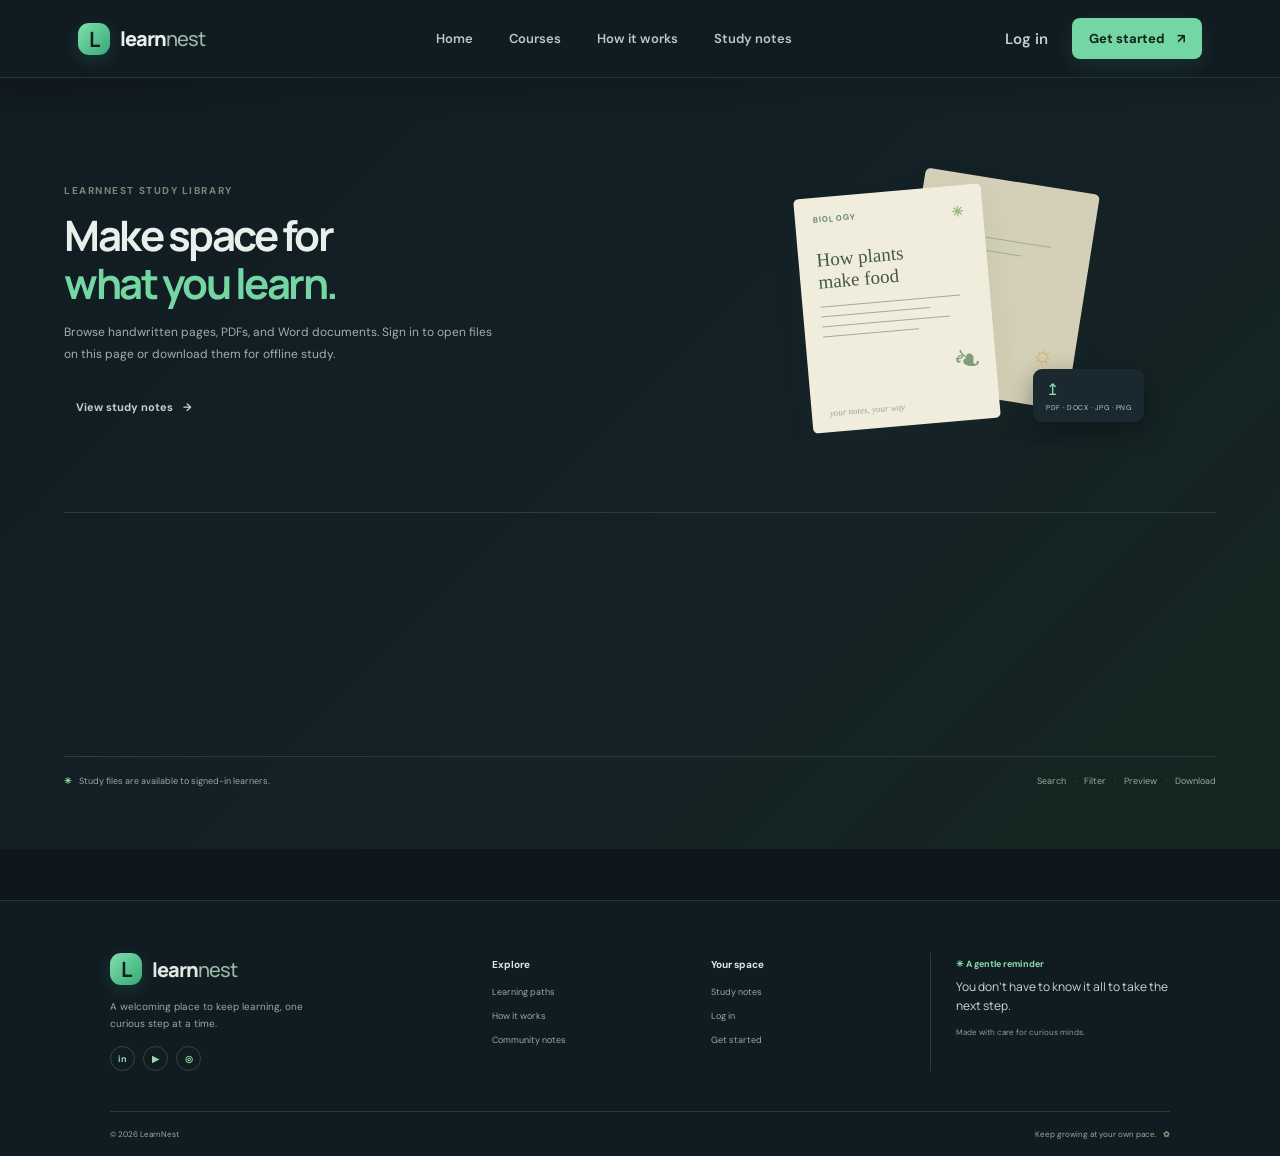
==== commit 2d8ced9c: "Add admin-only Master Control to study notes" ====
--- a/notes.html
+++ b/notes.html
@@ -9,7 +9,7 @@
 <link rel="preconnect" href="https://fonts.googleapis.com">
 <link rel="preconnect" href="https://fonts.gstatic.com" crossorigin>
 <link href="https://fonts.googleapis.com/css2?family=DM+Sans:wght@400;500;600;700&family=Manrope:wght@400;500;600;700;800&display=swap" rel="stylesheet">
-<link rel="stylesheet" href="styles.css?v=admin-notes-1">
+<link rel="stylesheet" href="styles.css?v=master-control-1">
 </head>
 <body data-default-page="notes">
 <header class="site-header">
@@ -34,7 +34,7 @@
         <h2>Make space for<br><span>what you learn.</span></h2>
         <p>Browse handwritten pages, PDFs, and Word documents. Sign in to open files on this page or download them for offline study.</p>
         <div class="notes-actions">
-          <button class="primary-button" id="uploadButton" hidden>Upload study notes <span>↑</span></button>
+          
           <button class="quiet-link" id="browseNotes">View study notes <span>→</span></button>
         </div>
       </div>
@@ -61,6 +61,6 @@
 <div class="toast" id="toast" role="status"></div>
 <input type="file" id="fileInput" accept="image/*,.pdf,.docx" multiple hidden>
 <script src="config.js"></script>
-<script type="module" src="app.js?v=admin-notes-1"></script>
+<script type="module" src="app.js?v=master-control-1"></script>
 </body>
 </html>
--- a/styles.css
+++ b/styles.css
@@ -9,3 +9,158 @@
 @media(max-width:900px){.main-nav{gap:4px;margin-left:10px}.main-nav a{padding:8px 9px;font-size:12px}.notes-tools{grid-template-columns:minmax(180px,1fr) 150px 145px}.notes-view-toggle{grid-column:3;justify-self:end}.notes-library-list{grid-template-columns:1fr}.saved-note{min-height:85px}}
 @media(max-width:680px){main{min-height:calc(100vh - 65px)}.main-nav{gap:18px}.main-nav a{padding:0;border-radius:0;background:transparent!important}.main-nav a.active{color:#5145d4}.notes-section#notes{padding:54px 18px 48px}.notes-library-wrap{margin-top:24px;padding-top:22px}.notes-library-heading{align-items:flex-start;flex-direction:column;gap:12px}.notes-library-heading h3{font-size:25px}.notes-upload-button{width:100%}.notes-tools{grid-template-columns:1fr 1fr;gap:9px}.notes-search{grid-column:1/-1}.notes-filter select{font-size:9px}.notes-view-toggle{grid-column:1/-1;justify-self:start}.notes-results{margin-top:14px}.notes-library-list{grid-template-columns:1fr}.saved-note{gap:8px;padding:11px;min-height:78px;flex-wrap:wrap}.saved-note-info{min-width:110px}.saved-note-info b{font-size:10px}.saved-note-actions,.note-file-actions,.note-owner-actions{gap:3px}.saved-note-actions{margin-left:auto}.note-icon-action{width:29px;height:29px}.note-owner-actions .note-action{padding:6px;font-size:8px}.note-reader-heading h2{font-size:25px}.note-pdf-viewer{height:75vh;min-height:360px}.note-image-preview{min-height:240px;padding:8px}.notes-section#notes.reader-open{padding-top:30px}.notes-signin-state{padding:22px 14px}.notes-state-actions{flex-direction:column;width:100%}.notes-state-actions button{width:100%}}
 @media(prefers-reduced-motion:reduce){.page-view-enter,.loading-dot{animation:none!important}.course-card:hover,.course-lesson:hover{transform:none}}
+:root{color-scheme:dark;--ink:#e8f0eb;--muted:#a0aea7;--green:#74d7a3;--green-dark:#43b980;--mint:#20372e;--paper:#111a20;--line:#2b3a40;--lilac:#282638;--yellow:#342d20}
+body{background:#0f171c;color:#e8f0eb}
+.site-header{background:#111b22;border-color:#26353b;box-shadow:0 8px 28px #050b0f33}
+.brand-mark{background:linear-gradient(135deg,#81e0ad,#35a977);color:#0d2117;box-shadow:0 5px 18px #48c4892b}
+.brand-light{color:#9ab6a5}
+.main-nav a{color:#bdc8c1}
+.main-nav a.active,.main-nav a:hover{background:#20372e;color:#8de4b2}
+.login-button,.quiet-link{color:#c4d0c9}
+.login-button:hover,.quiet-link:hover{color:#85dfad}
+.small-primary,.primary-button{background:#74d7a3;color:#10231a;box-shadow:0 7px 20px #4dc88a20}
+.small-primary:hover,.primary-button:hover{background:#91e7b8;color:#0c2016}
+.outline-button{background:#162229;border-color:#34443f;color:#dce7df}
+.hero-description,.section-intro>p,.notes-intro p,.benefits-lede{color:#a2afa9}
+.hero-visual{background:linear-gradient(145deg,#182831 0%,#1b302b 58%,#302b20 100%)}
+.visual-glow{background:#203a32}
+.hero-orbit{border-color:#344a42}
+.sun-disc{background:#e8bf73}
+.hill-back{background:#294238}
+.hill-front{background:#355243}
+.plant b{background:#83bd83}
+.plant i{background:#9bcb88}
+.hero-caption,.floating-note{background:#18262d;border-color:#33443e;box-shadow:0 10px 28px #050b0d5c;color:#e5eee8}
+.caption-icon,.note-check{background:#223c32;color:#8fe0af}
+.note-emoji{background:#3b3324;color:#efc77d}
+.book-page{background:#1d2d2a;color:#cae1ce;border-color:#374b40}
+.book-page i{background:#476155}
+.book-mark{color:#8ed5a2}
+.book-scribble{color:#e2b786}
+.book-spine{background:#36483d}
+.trust-strip,.stats-band{background:#141f25;border-color:#29383d}
+.trust-strip b{color:#d3dfd7}
+.trust-strip>span,.stats-band span{color:#92a19a}
+.trust-strip i,.stats-band>i,.stats-band strong,.benefit-list>div>span{color:#82dba9}
+.course-lilac{background:linear-gradient(135deg,#282638,#242b37)}
+.course-yellow{background:linear-gradient(135deg,#342d20,#2b2a24)}
+.course-green{background:linear-gradient(135deg,#1d342d,#1c302e)}
+.course-card{border:1px solid #35413d}
+.course-card h3{color:#edf3ef}
+.course-card>p,.course-tag,.course-bottom{color:#a7b3ad}
+.course-icon,.course-bottom a{background:#ffffff10;border-color:#ffffff24;color:#c1d5ca}
+.art-code{background:#302e42;box-shadow:-9px 8px #242b37}
+.art-code span{color:#a89be0}
+.art-math{color:#d6af63}
+.art-science{border-color:#80ad8a;color:#9ad1a0}
+.benefits-visual{background:#17242a}
+.benefits-visual:before{border-color:#2a3d39}
+.benefit-card{background:#1d2a30;box-shadow:0 11px 26px #050a0e55;color:#e5eee8}
+.progress-ring{border-color:#31433b;border-top-color:#77d6a2;border-right-color:#77d6a2;color:#a2e7b8}
+.progress-ring small,.benefit-card small,.benefit-list small{color:#9aa9a1}
+.tiny-check{background:#223b30;color:#8de0ac}
+.benefits-paper{background:#e7e2cc;color:#4b5e4a}
+.benefits-plant b{background:#669c70}
+.benefits-plant i{background:#8bb47d}
+.notes-section#notes{background:linear-gradient(135deg,#111b22 0%,#142127 56%,#15261f 100%)}
+.notes-library-wrap{border-color:#2d3c41}
+.notes-library-heading h3,.note-reader-heading h2{color:#edf3ef}
+.notes-library-heading p,.notes-results,.notes-reader-heading p{color:#9aa8a1}
+.notes-library-tabs{border-color:#2a3a3f}
+.notes-tab{color:#9aa8a1}
+.notes-tab.active{color:#8de2b0;border-color:#74d7a3}
+.notes-search,.notes-filter select,.notes-view-toggle{background:#152229;border-color:#34443f;color:#e0e9e3}
+.notes-search svg{stroke:#9eafa5}
+.notes-search input{color:#e8f0eb}
+.notes-search input::placeholder{color:#819087}
+.notes-search:focus-within,.notes-filter select:focus{border-color:#70c994;box-shadow:0 0 0 3px #74d7a320}
+.notes-filter span{color:#a1afa7}
+.notes-filter select option{background:#152229;color:#e8f0eb}
+.notes-view-toggle{color:#c4d0c9}
+.notes-view-toggle span,.notes-results span:first-child{color:#80dca8}
+.saved-note{background:#1a272d;border-color:#30413e;box-shadow:0 6px 18px #060c1040}
+.saved-note:hover{background:#1c2c31;border-color:#436254;box-shadow:0 12px 26px #050c104d}
+.saved-note-icon{background:#203a30;color:#91e0ad}
+.saved-note-info b{color:#e8f0eb}
+.saved-note-info small{color:#a0aea7}
+.note-icon-action,.note-download-link,.note-action{background:#18262c;border-color:#354741;color:#8de0ad}
+.note-icon-action:hover,.note-download-link:hover,.note-action:hover{background:#223b30;border-color:#4e7d61}
+.note-owner-actions .note-action{color:#9de5b6}
+.delete-action{color:#f19a9c!important;border-color:#5c3d42!important}
+.notes-empty-state,.notes-signin-state,.notes-error-state{background:#17242a;border-color:#405249}
+.notes-empty-state>span,.notes-state-icon{background:#203a30;color:#8de0ad}
+.notes-empty-state b,.notes-signin-state h3,.notes-error-state b{color:#e8f0eb}
+.notes-empty-state small,.notes-signin-state p,.notes-error-state p{color:#a1afa7}
+.notes-loading{color:#a4b1aa}
+.loading-dot{background:#74d7a3;box-shadow:0 0 0 5px #74d7a31c}
+.notes-section.reader-open .notes-library-wrap{border-color:transparent}
+.note-back-button{color:#90e0b1}
+.note-reader-heading p{color:#9baaa2}
+.note-pdf-viewer{background:#fff;border-color:#34443f;box-shadow:0 10px 32px #050a0e66}
+.pdf-viewer-hint{color:#a2afa8}
+.note-image-preview{background:#131f25;border-color:#30413e}
+.note-view-toolbar .note-download-link{background:#1a292e}
+.paper-back{background:#d4d0b7;color:#52644e}
+.paper-front{background:#f0eddd;color:#465f4d}
+.upload-badge{background:#1a292f;color:#8de0ad;box-shadow:0 8px 24px #050b0e66}
+.upload-badge small{color:#bdc9c2}
+.paper-front h4{color:#435947}
+.paper-subject{color:#66896c}
+.handwritten-lines i,.scribble-lines:before,.scribble-lines:after{background:#9cae98}
+.leaf-doodle{color:#7d9e76}
+.paper-doodle{color:#d7ad5f}
+.notes-bottom{border-color:#2d3b40;color:#9aa8a1}
+.notes-bottom b{color:#8bdca8}
+.notes-bottom i{color:#607269}
+.quote-section{background:#14211f;color:#e8f0eb}
+.quote-section blockquote{color:#d9e5dd}
+.quote-by small{color:#a0aea7}
+.quote-avatar{background:#244033;color:#a1e1b6}
+.quote-decoration{color:#1d302c}
+.final-cta{background:linear-gradient(135deg,#1b2d29,#1b2934 62%,#2b291f);color:#e8f0eb}
+.final-cta p{color:#a5b1aa}
+.cta-sun{background:#253d32;color:#8de0ad}
+.cta-doodle{color:#35463b}
+.site-footer{background:#111b22;border-color:#28373d;color:#dfe8e2}
+.footer-brand p,.footer-col a,.footer-bottom{color:#9aa9a1}
+.footer-col b{color:#e0e9e3}
+.footer-note{border-color:#2c3c40}
+.footer-note>span,.footer-col a:hover{color:#8cdbab}
+.footer-note p{color:#cbd8d0}
+.footer-bottom{border-color:#2b393e}
+.social-row a{border-color:#35453f;color:#9bd9ad}
+.modal-backdrop{background:#05090dcc}
+.modal{background:#18242b;color:#e8f0eb;border:1px solid #30413f;box-shadow:0 24px 70px #0009}
+.modal h2{color:#eef3ef}
+.modal-copy{color:#a4b1aa}
+.modal-close{background:#26353a;color:#dce7df}
+.form-field span{color:#dce7df}
+.form-field input,.form-field select,.form-field textarea{background:#111d23;border-color:#34443f;color:#e8f0eb}
+.form-field input::placeholder,.form-field textarea::placeholder{color:#87958d}
+.form-field input:focus,.form-field select:focus,.form-field textarea:focus{border-color:#74d7a3;box-shadow:0 0 0 3px #74d7a320}
+.modal-switch{color:#a6b2ab}
+.modal-switch button{color:#8de0ad}
+.form-note,.fine-print{color:#9ba9a2}
+.upload-drop{background:#172a25;border-color:#456852}
+.upload-drop strong{color:#e5eee8}
+.upload-drop small{color:#a2b0a8}
+.upload-drop button{background:#244334;color:#a4e5b9}
+.file-list{color:#a5dfb2}
+.course-lesson{background:#19272d;border-color:#30413e;color:#e4ede7}
+.course-lesson:hover{background:#20332e;border-color:#456b54}
+.lesson-number{background:#21382e;color:#91dfad}
+.course-lesson small{color:#a0aea7}
+.lesson-code{background:#111d23;border-color:#30413e;color:#a4dfb2}
+.back-to-course{color:#8de0ad}
+.toast{background:#263a30;color:#f1f6f2}
+.toast-error{background:#8d403b}
+.main-nav a:focus-visible,.primary-button:focus-visible,.outline-button:focus-visible,.note-icon-action:focus-visible,.note-action:focus-visible,.notes-tab:focus-visible,.notes-view-toggle:focus-visible{outline-color:#91e0ad}
+::selection{background:#74d7a355;color:#f4fff7}
+@media(max-width:680px){.main-nav.open{background:#111b22}.main-nav a.active{color:#8de0ad}.main-nav a{color:#d0dad4}.notes-search,.notes-filter select,.notes-view-toggle{background:#152229}.notes-library-heading h3{color:#edf3ef}}
+.master-control{display:flex;align-items:center;justify-content:space-between;gap:24px;margin:0 0 28px;padding:24px 28px;border:1px solid #345345;border-radius:16px;background:linear-gradient(135deg,#172a24,#1b292d);box-shadow:0 14px 36px #050b0f35}
+.master-control-copy{max-width:650px}
+.master-control-copy .eyebrow{color:#86ddb0}
+.master-control-copy h3{margin:8px 0 6px;color:#eff7f1;font-family:var(--display);font-size:24px;letter-spacing:-.7px}
+.master-control-copy p{margin:0;color:#afc0b6;font-size:12px;line-height:1.65}
+.master-control>.primary-button{flex:none}
+@media(max-width:680px){.master-control{align-items:stretch;flex-direction:column;padding:20px}.master-control>.primary-button{width:100%}}
